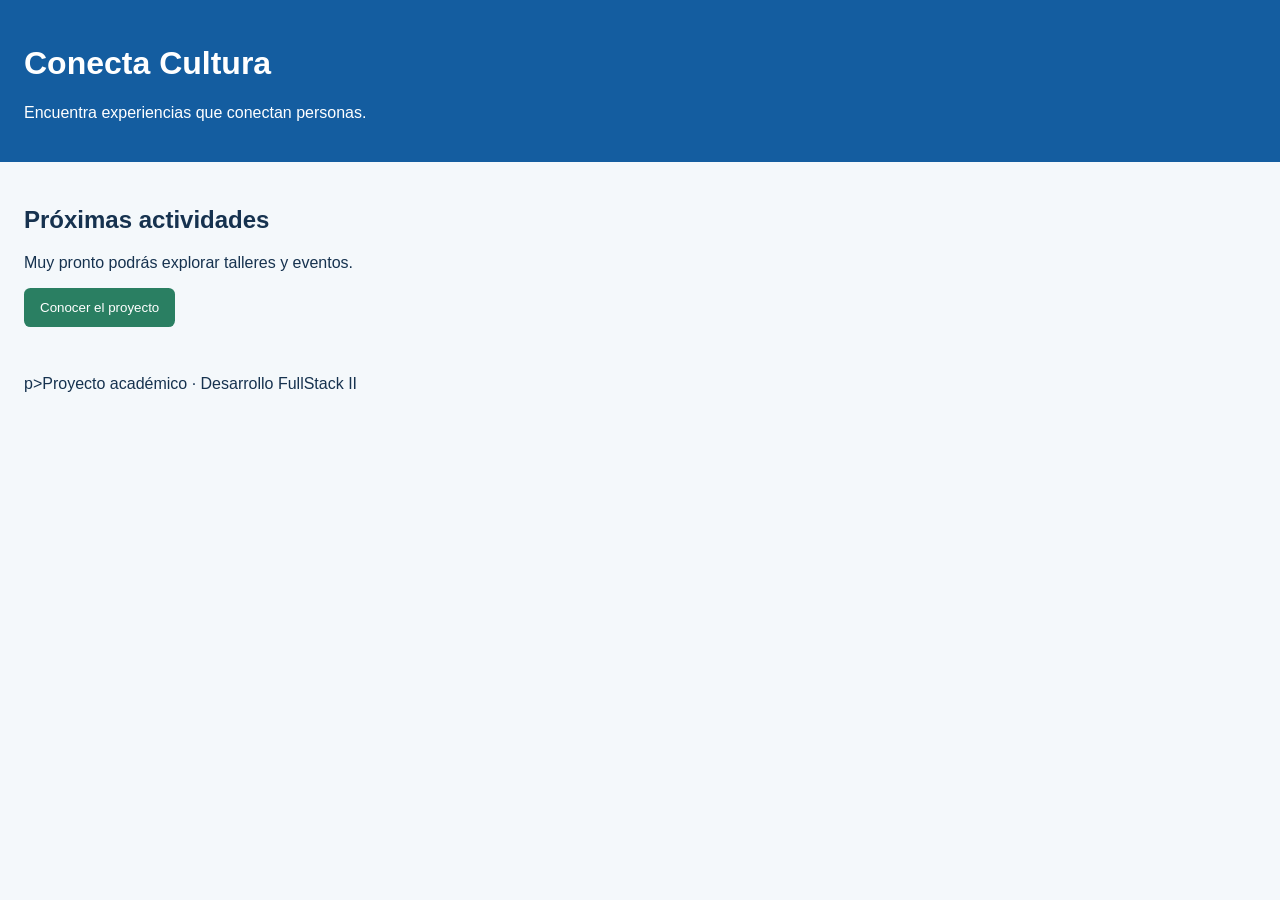
==== index.html @ 900ab123 "chore: crear estructura inicial del proyecto" ====
<!DOCTYPE html>
<html lang="es">
<head>
    <meta charset="UTF-8">
    <meta name="viewport" content="width=device-width, initial-scale=1.0">
    <meta name="description" content="Actividades y talleres de Conecta Cultura">
    <title>Conecta Cultura | Inicio</title>
    <link rel="stylesheet" href="assets/css/estilos.css">
</head>

<body>
    <header>
        <h1>Conecta Cultura</h1>
        <p>Encuentra experiencias que conectan personas.</p>
    </header>

    <main>
        <section>
            <h2>Próximas actividades</h2>
            <p>Muy pronto podrás explorar talleres y eventos.</p>
            <button id="boton-bienvenida" type="button">Conocer el proyecto</button>
        </section>
    </main>

    <footer>
        p>Proyecto académico · Desarrollo FullStack II</p>
    </footer>
    
    <script src="assets/js/app.js"></script>
</body>
</html
---- assets/css/estilos.css ----
* {
    box-sizing: border-box;
}

body {
    margin: 0;
    font-family: Arial, sans-serif;
    color: #16324f;
    background-color: #f4f8fb;
}

header,
main,
footer {
    padding: 1.5rem;
}

header {
    color: #ffffff;
    background-color: #145da0;
}

button {
    padding: 0.75rem 1rem;
    color: #ffffff;
    background-color: #2a7f62;
    border: 0;
    border-radius: 0.4rem;
    cursor: pointer;
}
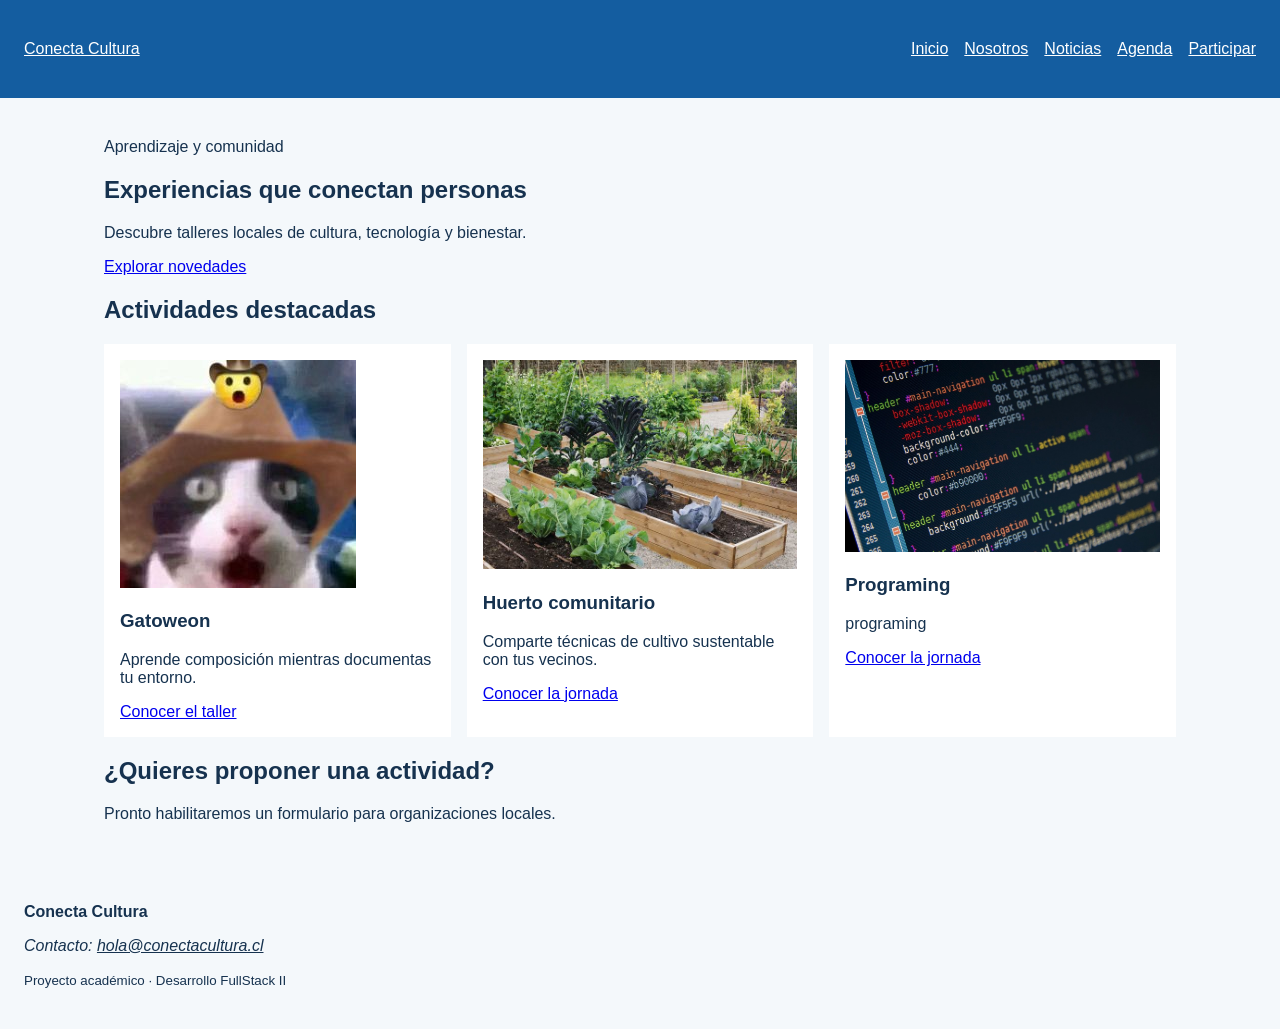
==== commit a43b52ca: "feat: actualizar navegación con agenda y participación" ====
--- a/index.html
+++ b/index.html
@@ -3,29 +3,75 @@
 <head>
     <meta charset="UTF-8">
     <meta name="viewport" content="width=device-width, initial-scale=1.0">
-    <meta name="description" content="Actividades y talleres de Conecta Cultura">
-    <title>Conecta Cultura | Inicio</title>
+    <meta name="description" content="Talleres y actividades de Conecta Cultura">
+    <title>Inicio | Conecta Cultura</title>
     <link rel="stylesheet" href="assets/css/estilos.css">
 </head>
 
 <body>
-    <header>
-        <h1>Conecta Cultura</h1>
-        <p>Encuentra experiencias que conectan personas.</p>
+    <a class="salto-contenido" href="#contenido-principal">Ir al contenido</a>
+    <header class="cabecera-sitio">
+        <a class="marca" href="index.html">Conecta Cultura</a>
+        <nav aria-label="Navegación principal">
+            <ul class="menu">
+                <li><a href="index.html" aria-current="page">Inicio</a></li>
+                <li><a href="nosotros.html">Nosotros</a></li>
+                <li><a href="noticias.html">Noticias</a></li>
+                <li><a href="agenda.html">Agenda</a></li>
+                <li><a href="participar.html">Participar</a></li>
+            </ul>
+        </nav>
     </header>
 
-    <main>
-        <section>
-            <h2>Próximas actividades</h2>
-            <p>Muy pronto podrás explorar talleres y eventos.</p>
-            <button id="boton-bienvenida" type="button">Conocer el proyecto</button>
+    <main id="contenido-principal">
+        <section class="presentacion">
+            <p class="etiqueta">Aprendizaje y comunidad</p>
+            <h1>Experiencias que conectan personas</h1>
+            <p>Descubre talleres locales de cultura, tecnología y bienestar.</p>
+            <a class="boton" href="noticias.html">Explorar novedades</a>
         </section>
+        
+        <section aria-labelledby="titulo-actividades">
+            <h2 id="titulo-actividades">Actividades destacadas</h2>
+            <div class="grilla-tarjetas">
+                <article class="tarjeta">
+                    <img src="assets/img/gatoweon.jpg"
+                    alt="gatoweon">
+                    <h3>Gatoweon</h3>
+                    <p>Aprende composición mientras documentas tu entorno.</p>
+                    <a href="noticia-detalle-1.html">Conocer el taller</a>
+                </article>
+
+                <article class="tarjeta">
+                    <img src="assets/img/huerto.jpg"
+                    alt="Manos plantando una hierba en un huerto comunitario">
+                    <h3>Huerto comunitario</h3>
+                    <p>Comparte técnicas de cultivo sustentable con tus vecinos.</p>
+                    <a href="noticia-detalle-2.html">Conocer la jornada</a>
+                </article>
+
+                <article class="tarjeta">
+                    <img src="assets/img/programacion.jpg"
+                    alt="Programing">
+                    <h3>Programing</h3>
+                    <p>programing</p>
+                    <a href="noticia-detalle-2.html">Conocer la jornada</a>
+                </article>
+            </div>
+        </section>
+
+        <aside class="aviso" aria-labelledby="titulo-aviso">
+            <h2 id="titulo-aviso">¿Quieres proponer una actividad?</h2>
+            <p>Pronto habilitaremos un formulario para organizaciones locales.</p>
+        </aside>
     </main>
 
-    <footer>
-        p>Proyecto académico · Desarrollo FullStack II</p>
+    <footer class="pie-sitio">
+        <p><strong>Conecta Cultura</strong></p>
+        <address>Contacto: <a
+        href="mailto:hola@conectacultura.cl">hola@conectacultura.cl</a></address>
+        <p><small>Proyecto académico · Desarrollo FullStack II</small></p>
     </footer>
-    
     <script src="assets/js/app.js"></script>
 </body>
-</html+</html>
--- a/assets/css/estilos.css
+++ b/assets/css/estilos.css
@@ -27,4 +27,102 @@
     border: 0;
     border-radius: 0.4rem;
     cursor: pointer;
-}+}
+
+.cabecera-sitio,
+.menu,
+.grilla-tarjetas {
+display: flex;
+gap: 1rem;
+}
+.cabecera-sitio {
+align-items: center;
+justify-content: space-between;
+}
+.menu {
+padding: 0;
+list-style: none;
+}
+.marca,
+.menu a,
+.pie-sitio a {
+color: inherit;
+}
+main {
+max-width: 70rem;
+margin-inline: auto;
+}
+.grilla-tarjetas {
+flex-wrap: wrap;
+}
+.tarjeta {
+flex: 1 1 18rem;
+padding: 1rem;
+background: #ffffff;
+}
+img {
+max-width: 100%;
+height: auto;
+}
+.salto-contenido {
+position: absolute;
+left: -10000px;
+}
+.salto-contenido:focus {
+position: static;
+}
+
+.tabla-contenedor {
+  max-width: 100%;
+  overflow-x: auto;
+}
+
+table {
+  width: 100%;
+  border-collapse: collapse;
+  background-color: #ffffff;
+}
+
+caption {
+  padding: 0.75rem;
+  font-weight: bold;
+  text-align: left;
+}
+
+th,
+td {
+  padding: 0.75rem;
+  border: 1px solid #b8c4cf;
+  text-align: left;
+}
+
+thead {
+  color: #ffffff;
+  background-color: #145da0;
+}
+
+.formulario {
+  display: grid;
+  gap: 1rem;
+  max-width: 42rem;
+}
+
+.formulario fieldset {
+  display: grid;
+  gap: 0.75rem;
+  padding: 1rem;
+  border: 1px solid #b8c4cf;
+}
+
+.formulario input,
+.formulario select,
+.formulario textarea {
+  width: 100%;
+  padding: 0.7rem;
+  font: inherit;
+}
+
+.formulario input[type="radio"],
+.formulario input[type="checkbox"] {
+  width: auto;
+}
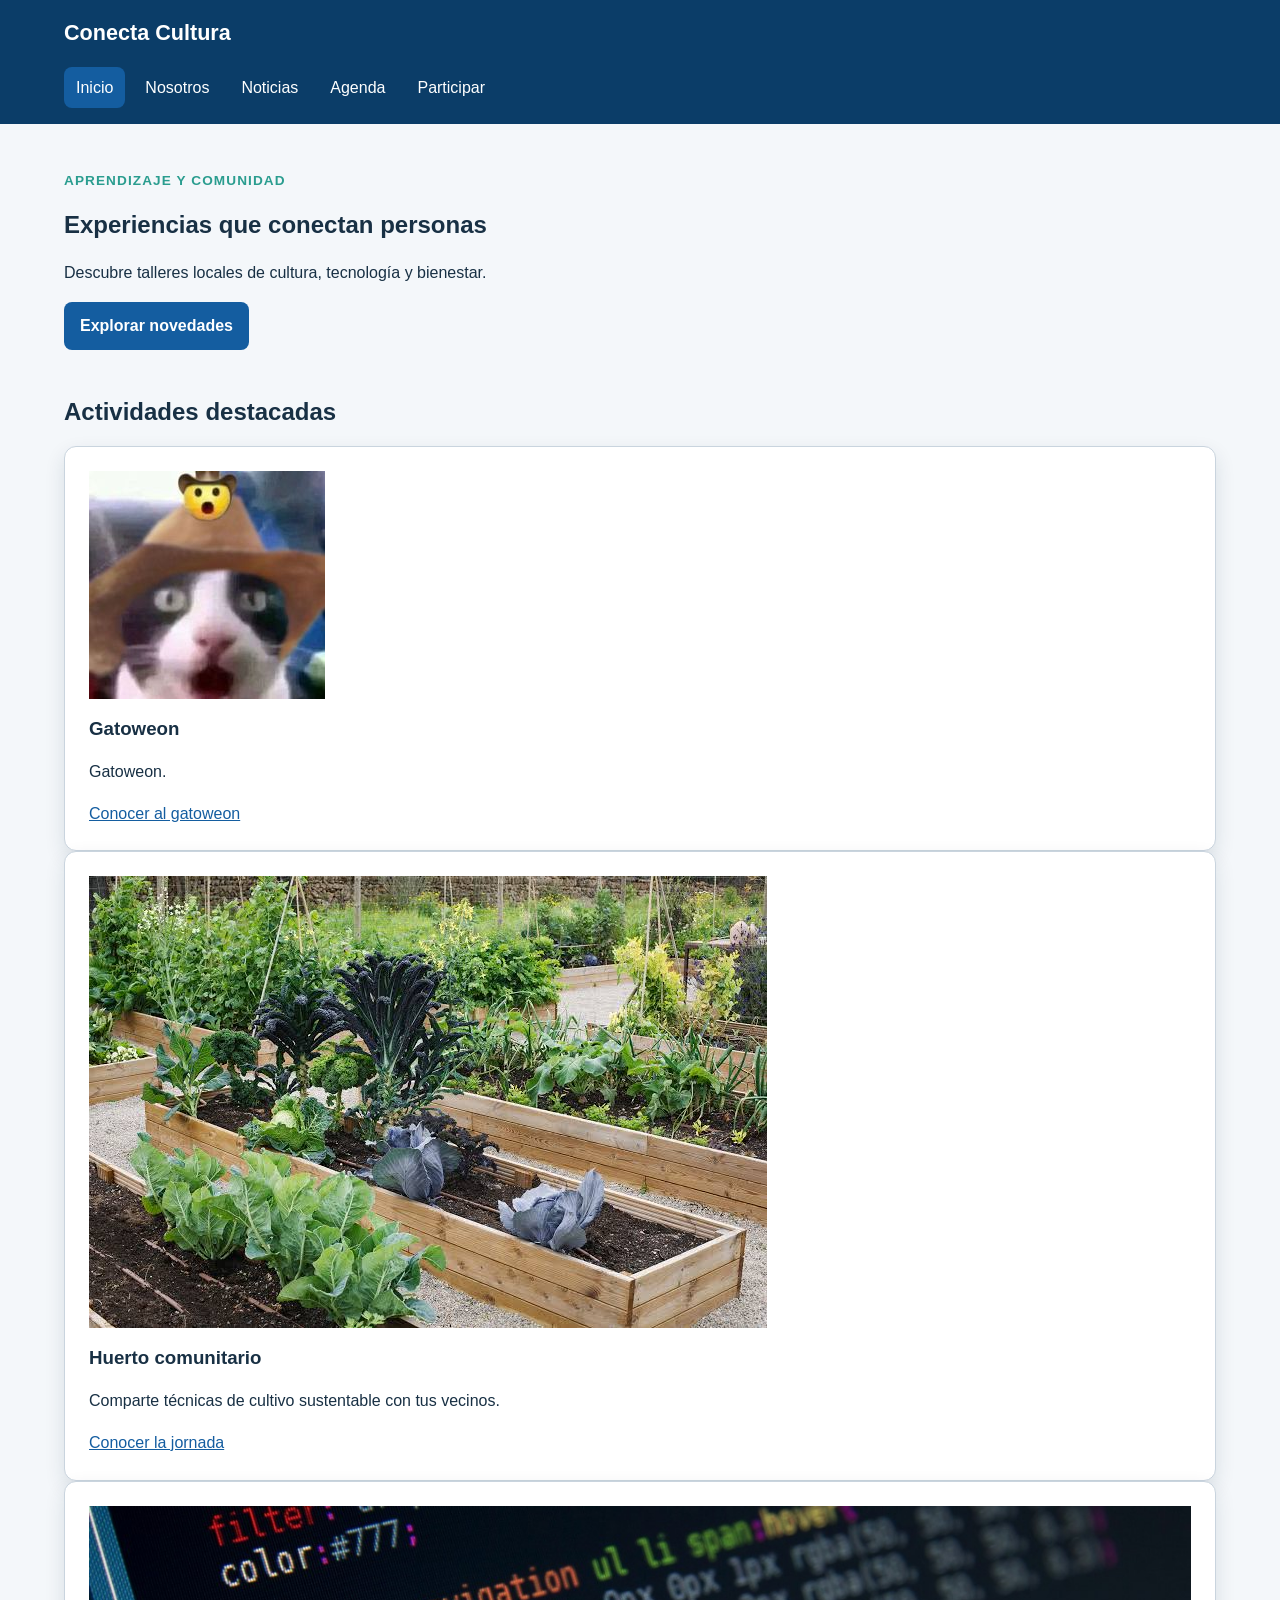
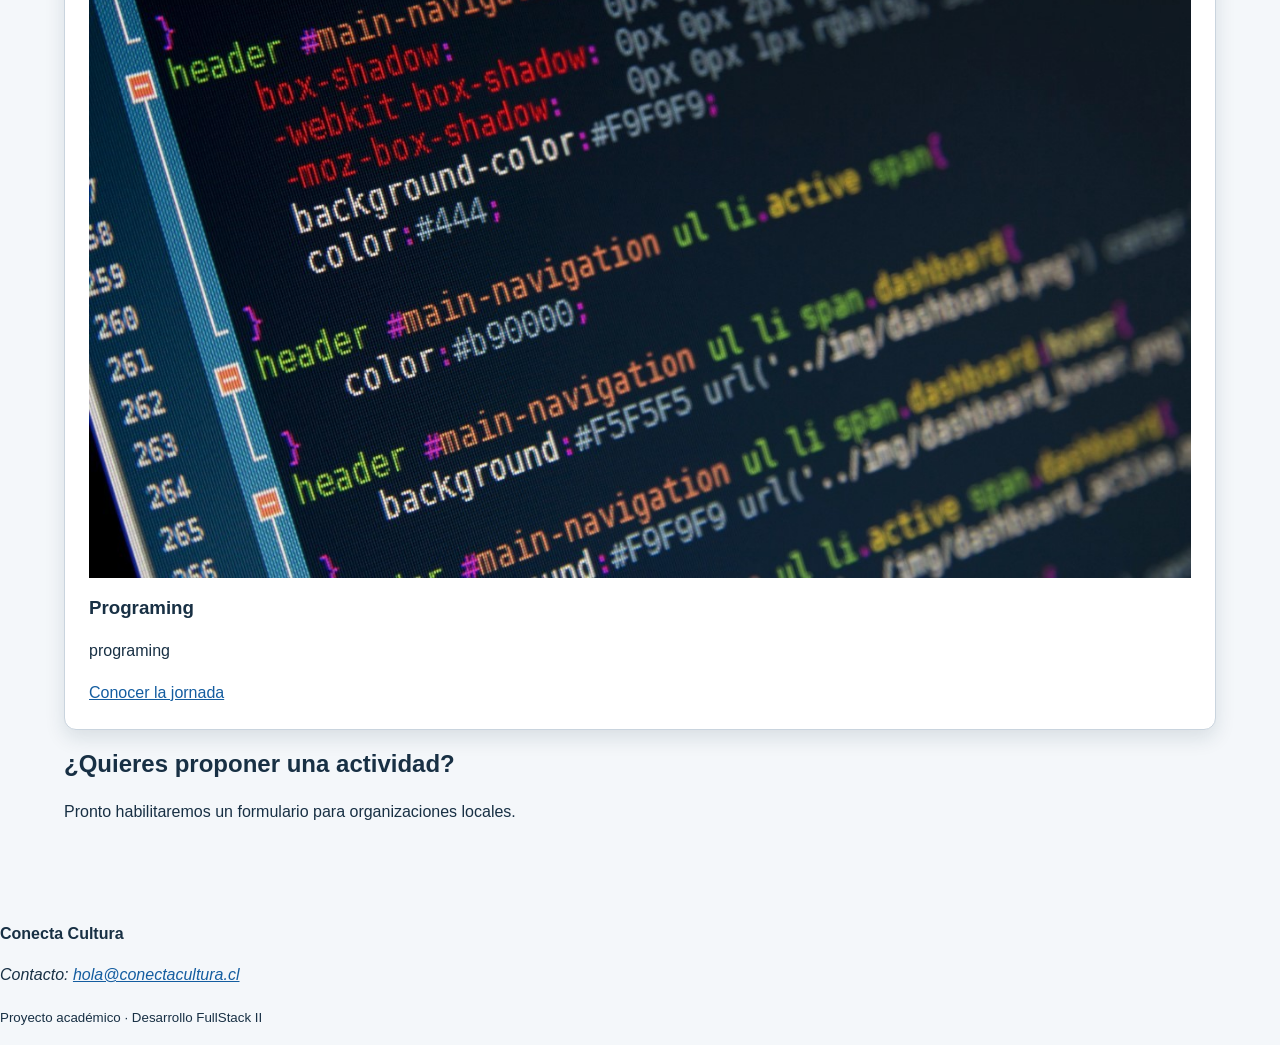
==== commit 28fd603c: "definir identidad visual de conecta cultura" ====
--- a/index.html
+++ b/index.html
@@ -5,7 +5,7 @@
     <meta name="viewport" content="width=device-width, initial-scale=1.0">
     <meta name="description" content="Talleres y actividades de Conecta Cultura">
     <title>Inicio | Conecta Cultura</title>
-    <link rel="stylesheet" href="assets/css/estilos.css">
+    <link rel="stylesheet" href="assets/css/style.css">
 </head>
 
 <body>
@@ -38,8 +38,8 @@
                     <img src="assets/img/gatoweon.jpg"
                     alt="gatoweon">
                     <h3>Gatoweon</h3>
-                    <p>Aprende composición mientras documentas tu entorno.</p>
-                    <a href="noticia-detalle-1.html">Conocer el taller</a>
+                    <p>Gatoweon.</p>
+                    <a href="noticia-detalle-1.html">Conocer al gatoweon</a>    
                 </article>
 
                 <article class="tarjeta">
--- a/assets/css/style.css
+++ b/assets/css/style.css
@@ -0,0 +1,226 @@
+/* 1. Variables LISTO */ 
+/* 2. Base y tipografía LISTO  */
+/* 3. Estructura */
+/* 4. Navegación */
+/* 5. Componentes */
+/* 6. Tablas y formularios */
+/* 7. Multimedia y utilidades */
+
+:root {
+  --color-primario: #145da0;
+  --color-primario-oscuro: #0b3d68;
+  --color-secundario: #2a9d8f;
+  --color-acento: #f4a261;
+  --color-texto: #183044;
+  --color-texto-suave: #526575;
+  --color-fondo: #f4f7fa;
+  --color-superficie: #ffffff;
+  --color-borde: #c9d4de;
+  --fuente-base: Arial, Helvetica, sans-serif;
+  --radio: 0.75rem;
+  --sombra: 0 0.5rem 1.25rem rgb(20 48 68 / 12%);
+  --ancho-contenido: 72rem;
+}
+
+html {
+  scroll-behavior: smooth;
+}
+
+body {
+  margin: 0;
+  color: var(--color-texto);
+  background: var(--color-fondo);
+  font-family: var(--fuente-base);
+  font-size: 1rem;
+  line-height: 1.6;
+}
+
+img,
+video {
+  display: block;
+  max-width: 100%;
+  height: auto;
+}
+
+a {
+  color: var(--color-primario);
+}
+
+h1,
+h2,
+h3 {
+  line-height: 1.2;
+  text-wrap: balance;
+}
+
+main {
+  width: min(100% - 2rem, var(--ancho-contenido));
+  margin-inline: auto;
+}
+
+main {
+  padding-block: 2rem 4rem;
+}
+
+section + section {
+  margin-top: 3rem;
+}
+
+.cabecera-sitio {
+  padding: 1rem max(1rem, calc((100% - var(--ancho-contenido)) / 2));
+  color: #ffffff;
+  background: var(--color-primario-oscuro);
+}
+
+.marca {
+  color: #ffffff;
+  font-size: 1.35rem;
+  font-weight: 700;
+  text-decoration: none;
+}
+
+.menu {
+  display: flex;
+  flex-wrap: wrap;
+  gap: 0.5rem;
+  margin: 1rem 0 0;
+  padding: 0;
+  list-style: none;
+}
+
+.menu a {
+display: inline-block;
+  padding: 0.5rem 0.75rem;
+  color: #ffffff;
+  border-radius: 0.5rem;
+  text-decoration: none;
+}
+
+.menu a:hover,
+.menu a[aria-current="page"] {
+  background: var(--color-primario);
+}
+
+.etiqueta {
+  margin-bottom: 0.25rem;
+  color: var(--color-secundario);
+  font-size: 0.85rem;
+  font-weight: 700;
+  letter-spacing: 0.08em;
+  text-transform: uppercase;
+}
+
+.tarjeta,
+.mensaje-confirmacion,
+.formulario fieldset {
+  padding: 1.5rem;
+  background: var(--color-superficie);
+  border: 1px solid var(--color-borde);
+  border-radius: var(--radio);
+  box-shadow: var(--sombra);
+}
+
+.boton,
+button {
+  display: inline-block;
+  width: fit-content;
+  padding: 0.7rem 1rem;
+  color: #ffffff;
+  background: var(--color-primario);
+  border: 0;
+  border-radius: 0.5rem;
+  font: inherit;
+  font-weight: 700;
+  text-decoration: none;
+  cursor: pointer;
+}
+
+.boton:hover,
+button:hover {
+  background: var(--color-primario-oscuro);
+}
+
+.tabla-contenedor {
+  max-width: 100%;
+  overflow-x: auto;
+}
+
+table {
+  width: 100%;
+  border-collapse: collapse;
+  background: var(--color-superficie);
+}
+
+caption,
+th,
+td {
+  padding: 0.75rem;
+  text-align: left;
+}
+
+th,
+td {
+  border: 1px solid var(--color-borde);
+}
+
+thead {
+  color: #ffffff;
+  background: var(--color-primario);
+}
+
+.formulario {
+  display: grid;
+  gap: 1rem;
+  max-width: 42rem;
+}
+
+.formulario fieldset {
+  display: grid;
+  gap: 0.75rem;
+}
+
+.formulario input,
+.formulario select,
+.formulario textarea {
+  width: 100%;
+  padding: 0.7rem;
+  color: inherit;
+  background: #ffffff;
+  border: 1px solid var(--color-borde);
+  border-radius: 0.4rem;
+  font: inherit;
+}
+
+.formulario input[type="radio"],
+.formulario input[type="checkbox"] {
+  width: auto;
+}
+
+:focus-visible {
+  outline: 3px solid var(--color-acento);
+  outline-offset: 3px;
+}
+
+input:required,
+select:required,
+textarea:required {
+  border-left: 0.3rem solid var(--color-primario);
+}
+
+input:focus,
+select:focus,
+textarea:focus {
+  border-color: var(--color-primario);
+}
+
+.salto-contenido {
+  position: absolute;
+  padding: 0.6rem 1rem;
+  color: #ffffff;
+  background: var(--color-primario-oscuro);
+  transform: translateY(-150%);
+}
+
+.salto-contenido:focus {
+  transform: translateY(0);
+}
